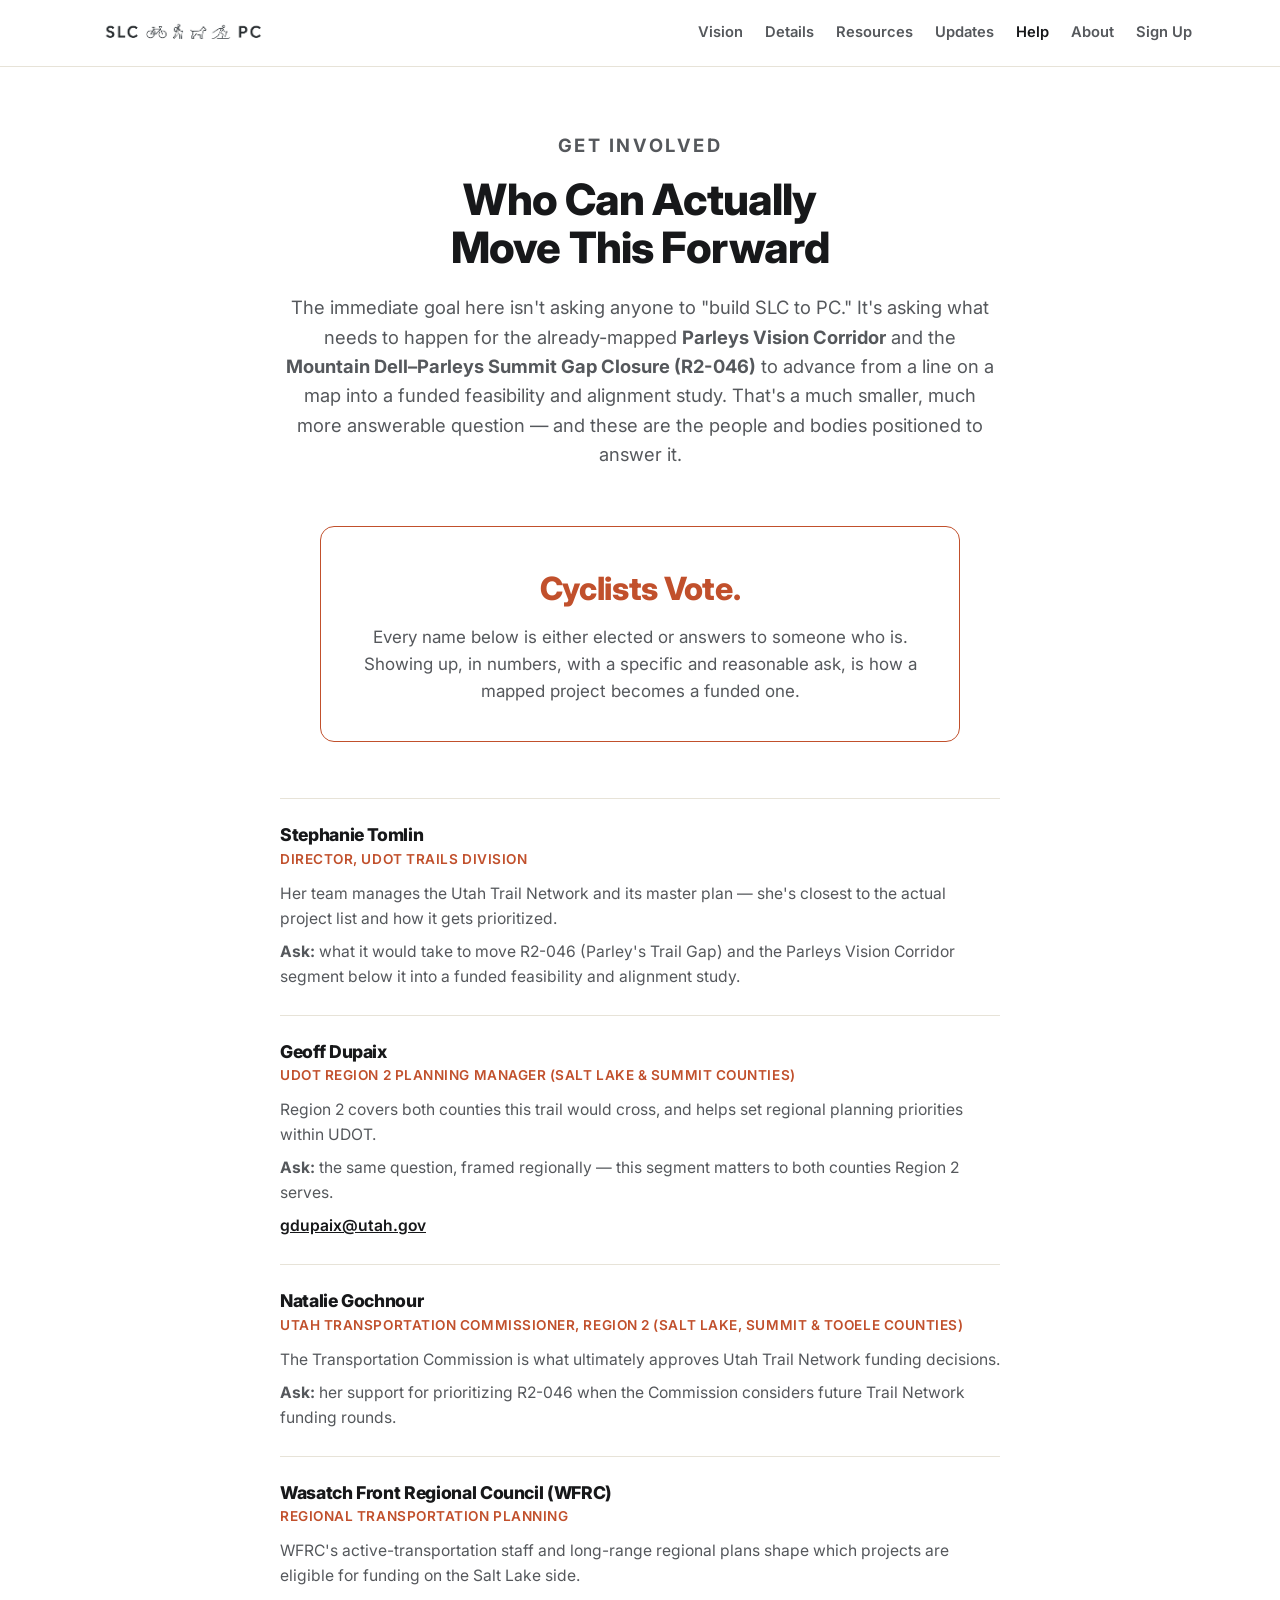
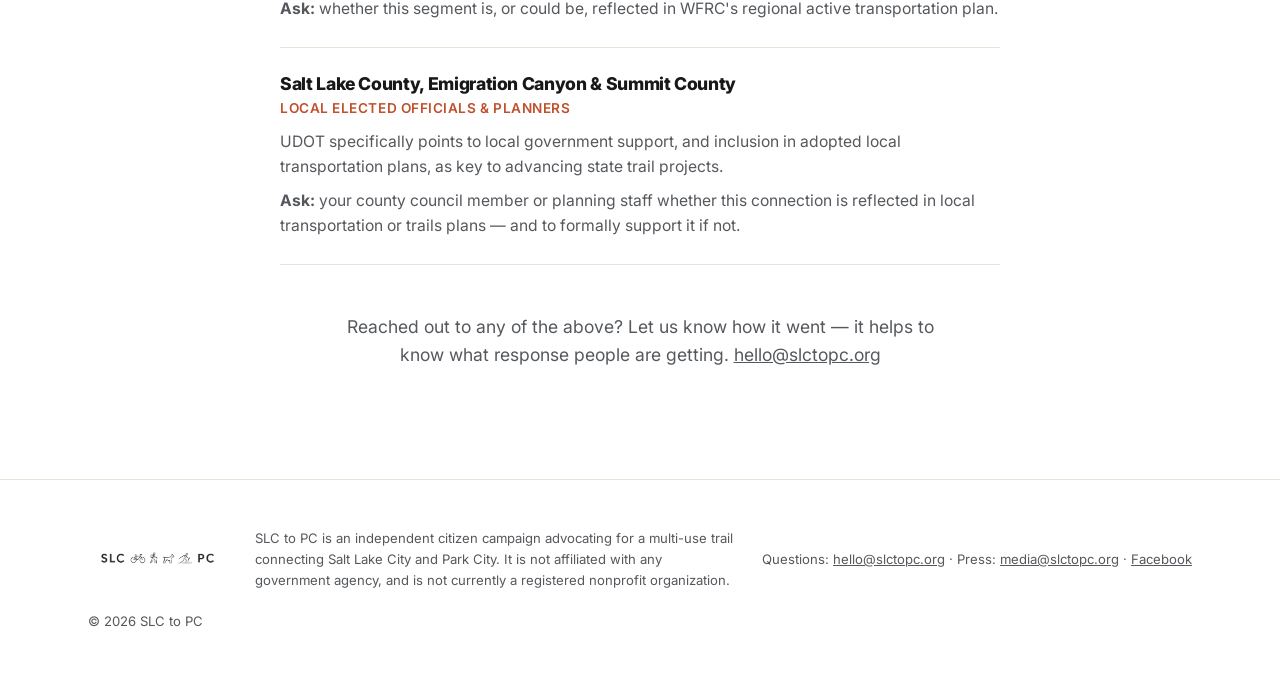
==== how-to-help/index.html @ 52673d56 "Add Resources, Updates, and How to Help pages; reference R2-046 gap closure Adds dedicated pages for" ====
<!DOCTYPE html>
<html lang="en">
<head>
<meta charset="UTF-8">
<meta name="viewport" content="width=device-width, initial-scale=1.0">
<title>How to Help | SLC to PC</title>
<meta name="description" content="Who actually decides whether the Parleys Canyon trail connection gets studied and funded, and what to ask them for.">
<link rel="preconnect" href="https://fonts.googleapis.com">
<link rel="preconnect" href="https://fonts.gstatic.com" crossorigin>
<link href="https://fonts.googleapis.com/css2?family=Inter:wght@400;500;600;700;800;900&display=swap" rel="stylesheet">
<link rel="stylesheet" href="/style.css">
</head>
<body>

<header class="site-header">
  <div class="container header-inner">
    <a class="brand-mark" href="/">
      <img src="/assets/brand/wordmark.png" alt="SLC to PC">
    </a>
    <nav class="main-nav">
      <a href="/#vision">Vision</a>
      <a href="/#details">Details</a>
      <a href="/resources/">Resources</a>
      <a href="/updates/">Updates</a>
      <a href="/how-to-help/" class="is-active">Help</a>
      <a href="/#about">About</a>
      <a href="/#signup">Sign Up</a>
    </nav>
  </div>
</header>

<section class="section page-header">
  <div class="container">
    <div class="vision-copy">
      <p class="kicker text-center">Get Involved</p>
      <h1>Who Can Actually Move This Forward</h1>
      <p>
        The immediate goal here isn't asking anyone to "build SLC to PC." It's asking what needs to happen
        for the already-mapped <strong>Parleys Vision Corridor</strong> and the
        <strong>Mountain Dell&ndash;Parleys Summit Gap Closure (R2-046)</strong> to advance from a line on a
        map into a funded feasibility and alignment study. That's a much smaller, much more answerable
        question — and these are the people and bodies positioned to answer it.
      </p>
    </div>

    <div class="callout">
      <p class="callout-line">Cyclists Vote.</p>
      <p>
        Every name below is either elected or answers to someone who is. Showing up, in numbers, with a
        specific and reasonable ask, is how a mapped project becomes a funded one.
      </p>
    </div>

    <div class="contact-list">
      <div class="contact-card">
        <h3>Stephanie Tomlin</h3>
        <p class="role">Director, UDOT Trails Division</p>
        <p>Her team manages the Utah Trail Network and its master plan — she's closest to the actual project list and how it gets prioritized.</p>
        <p><strong>Ask:</strong> what it would take to move R2-046 (Parley's Trail Gap) and the Parleys Vision Corridor segment below it into a funded feasibility and alignment study.</p>
      </div>

      <div class="contact-card">
        <h3>Geoff Dupaix</h3>
        <p class="role">UDOT Region 2 Planning Manager (Salt Lake &amp; Summit Counties)</p>
        <p>Region 2 covers both counties this trail would cross, and helps set regional planning priorities within UDOT.</p>
        <p><strong>Ask:</strong> the same question, framed regionally — this segment matters to both counties Region 2 serves.</p>
        <p><a href="mailto:gdupaix@utah.gov">gdupaix@utah.gov</a></p>
      </div>

      <div class="contact-card">
        <h3>Natalie Gochnour</h3>
        <p class="role">Utah Transportation Commissioner, Region 2 (Salt Lake, Summit &amp; Tooele Counties)</p>
        <p>The Transportation Commission is what ultimately approves Utah Trail Network funding decisions.</p>
        <p><strong>Ask:</strong> her support for prioritizing R2-046 when the Commission considers future Trail Network funding rounds.</p>
      </div>

      <div class="contact-card">
        <h3>Wasatch Front Regional Council (WFRC)</h3>
        <p class="role">Regional Transportation Planning</p>
        <p>WFRC's active-transportation staff and long-range regional plans shape which projects are eligible for funding on the Salt Lake side.</p>
        <p><strong>Ask:</strong> whether this segment is, or could be, reflected in WFRC's regional active transportation plan.</p>
      </div>

      <div class="contact-card">
        <h3>Salt Lake County, Emigration Canyon &amp; Summit County</h3>
        <p class="role">Local Elected Officials &amp; Planners</p>
        <p>UDOT specifically points to local government support, and inclusion in adopted local transportation plans, as key to advancing state trail projects.</p>
        <p><strong>Ask:</strong> your county council member or planning staff whether this connection is reflected in local transportation or trails plans — and to formally support it if not.</p>
      </div>
    </div>

    <p class="section-intro text-center" style="margin: 48px auto 0;">
      Reached out to any of the above? Let us know how it went — it helps to know what response people are
      getting. <a href="mailto:hello@slctopc.org">hello@slctopc.org</a>
    </p>
  </div>
</section>

<footer class="site-footer">
  <div class="container footer-inner">
    <img src="/assets/brand/wordmark.png" alt="SLC to PC">
    <p class="footer-note">
      SLC to PC is an independent citizen campaign advocating for a multi-use trail connecting Salt Lake City
      and Park City. It is not affiliated with any government agency, and is not currently a registered
      nonprofit organization.
    </p>
    <p class="footer-note">
      Questions: <a href="mailto:hello@slctopc.org">hello@slctopc.org</a> &middot;
      Press: <a href="mailto:media@slctopc.org">media@slctopc.org</a> &middot;
      <a href="https://www.facebook.com/profile.php?id=61593355064266" target="_blank" rel="noopener">Facebook</a>
    </p>
    <p class="footer-note">&copy; <span id="year"></span> SLC to PC</p>
  </div>
</footer>

<script src="/script.js"></script>
</body>
</html>
---- style.css ----
:root {
  --charcoal: #20242a;
  --olive: #4b5a33;
  --slate: #4c6478;
  --rust: #c1502c;
  --tan: #c9a876;
  --white: #ffffff;
  --paper: #fbfaf7;
  --border: #e7e3d8;
  --ink: #17181a;
  --ink-soft: #55585c;
}

* { box-sizing: border-box; }

body {
  margin: 0;
  font-family: "Inter", -apple-system, BlinkMacSystemFont, "Segoe UI", Roboto, Helvetica, Arial, sans-serif;
  color: var(--ink);
  background: var(--white);
  line-height: 1.6;
  -webkit-font-smoothing: antialiased;
  font-size: 17px;
}

.container { max-width: 1160px; margin: 0 auto; padding: 0 28px; }
.container-narrow { max-width: 760px; margin: 0 auto; padding: 0 28px; }

h1, h2, h3 {
  font-family: inherit;
  font-weight: 800;
  line-height: 1.1;
  letter-spacing: -0.02em;
  color: var(--ink);
  margin: 0 0 0.5em;
  text-wrap: balance;
}
h2 { font-size: clamp(1.9rem, 3.6vw, 2.7rem); }
p { margin: 0 0 1em; color: var(--ink-soft); }
a { color: inherit; }

.kicker {
  display: inline-flex; align-items: center; gap: 10px;
  text-transform: uppercase; letter-spacing: 0.14em; font-size: 0.76rem; font-weight: 700;
  color: var(--ink-soft); margin: 0 0 16px;
}

.section { padding: 110px 0; }
.section-tight { padding: 72px 0; }
.section-intro { color: var(--ink-soft); max-width: 620px; font-size: 1.1rem; }
.text-center { text-align: center; margin-left: auto; margin-right: auto; }

.btn {
  display: inline-flex; align-items: center; gap: 8px;
  padding: 16px 32px; border-radius: 999px;
  font-weight: 700; font-size: 0.95rem;
  text-decoration: none; border: none; cursor: pointer;
  transition: transform 0.2s ease, background 0.2s ease;
}
.btn-primary { background: var(--charcoal); color: #fff; }
.btn-primary:hover { background: #000; transform: translateY(-2px); }
.btn-outline { background: transparent; color: var(--ink); border: 1.5px solid var(--ink); }
.btn-outline:hover { background: var(--ink); color: #fff; }
.btn-sm { padding: 11px 22px; font-size: 0.85rem; }

/* ---------- Header ---------- */
.site-header {
  position: sticky; top: 0; z-index: 100;
  background: rgba(255,255,255,0.94);
  backdrop-filter: blur(10px);
  border-bottom: 1px solid var(--border);
}
.header-inner { display: flex; align-items: center; justify-content: space-between; flex-wrap: wrap; row-gap: 8px; padding-top: 18px; padding-bottom: 18px; gap: 24px; }
.brand-mark img { height: 30px; width: auto; display: block; }
.main-nav { display: flex; align-items: center; flex-wrap: wrap; gap: 22px; font-size: 0.92rem; font-weight: 600; }
.main-nav a { text-decoration: none; color: var(--ink-soft); }
.main-nav a:hover, .main-nav a.is-active { color: var(--ink); }

/* ---------- Hero ---------- */
.hero {
  position: relative;
  min-height: 90vh;
  display: flex;
  align-items: flex-end;
  overflow: hidden;
  isolation: isolate;
  background: var(--charcoal);
  color: #fff;
  padding-bottom: 72px;
}
.hero-bg {
  position: absolute; inset: 0; z-index: -2;
  background-size: cover; background-position: center;
}
.hero-scrim {
  position: absolute; inset: 0; z-index: -1;
  background: linear-gradient(180deg, rgba(23,24,26,0.05) 0%, rgba(23,24,26,0.1) 55%, rgba(23,24,26,0.72) 100%);
}
.hero-inner { position: relative; max-width: 640px; }
.hero-logo { display: block; width: min(440px, 78vw); height: auto; margin: 0 0 28px; }
.hero h1 {
  color: rgba(255,255,255,0.94); font-weight: 600; letter-spacing: 0;
  font-size: clamp(1.25rem, 3vw, 1.7rem); line-height: 1.45; max-width: 480px; margin: 0;
}

/* ---------- Vision / essay copy (plain text, no boxes) ---------- */
.vision-copy { max-width: 720px; margin: 0 auto; text-align: center; }
.vision-copy p { font-size: 1.15rem; color: var(--ink-soft); }
.essay-block { padding: 56px 0; }

/* ---------- Full-bleed photo break ---------- */
.photo-break { width: 100%; aspect-ratio: 21 / 9; overflow: hidden; }
.photo-break img { width: 100%; height: 100%; object-fit: cover; display: block; }

/* ---------- Signup ---------- */
.signup-section { background: var(--paper); }
.signup-inner { max-width: 620px; margin: 0 auto; text-align: center; }
.counter-block { margin: 8px 0 40px; }
.counter-row { display: flex; align-items: baseline; justify-content: center; gap: 10px; }
.counter-number { font-size: 2.6rem; font-weight: 800; color: var(--ink); letter-spacing: -0.02em; }
.counter-of { color: var(--ink-soft); font-size: 0.95rem; }
.progress-track {
  max-width: 360px; height: 8px; margin: 16px auto 0;
  background: var(--border); border-radius: 999px; overflow: hidden;
}
.progress-fill { height: 100%; background: var(--charcoal); border-radius: 999px; transition: width 0.6s ease; }

.signup-form { text-align: left; margin-top: 40px; }
.form-field { display: flex; flex-direction: column; margin-bottom: 18px; }
.form-field label { font-size: 0.82rem; font-weight: 700; color: var(--ink); margin-bottom: 6px; }
.form-field input, .form-field select, .form-field textarea {
  border: 1.5px solid var(--border); border-radius: 9px; padding: 13px 15px;
  font-size: 1rem; font-family: inherit; background: #fff; color: var(--ink);
}
.form-field textarea { resize: vertical; }
.form-field input:focus, .form-field select:focus, .form-field textarea:focus { outline: none; border-color: var(--ink); }

.signup-submit { width: 100%; justify-content: center; margin-top: 12px; }
.form-microcopy { margin-top: 16px; font-size: 0.8rem; color: var(--ink-soft); text-align: center; }

.signup-success { display: none; text-align: center; padding: 30px 0; }
.signup-success.is-visible { display: block; }
.signup-success svg { width: 46px; height: 46px; color: var(--ink); margin-bottom: 16px; }

/* ---------- Map figures (full-bleed, matches photo-break) ---------- */
.map-figure { width: 100%; margin: 40px 0 0; }
.map-figure img { width: 100%; height: auto; display: block; }
.map-figure figcaption {
  margin-top: 12px; padding: 0 28px; max-width: 700px; margin-left: auto; margin-right: auto;
  font-size: 0.88rem; color: var(--ink-soft); text-align: center;
}
.map-figure + .map-figure { margin-top: 48px; }

/* ---------- Vision sketch grid ---------- */
.vision-grid {
  display: grid; grid-template-columns: 1fr 1fr;
  gap: 4px;
}
.vision-grid-item { aspect-ratio: 3 / 2; overflow: hidden; background: var(--paper); }
.vision-grid-item img { width: 100%; height: 100%; object-fit: cover; display: block; }
.grid-caption {
  text-align: center; font-size: 0.85rem; font-style: italic; color: var(--ink-soft);
  padding: 14px 28px 0; margin: 0;
}

/* ---------- Resource links ---------- */
.resource-list {
  list-style: none; margin: 40px auto 0; padding: 0;
  max-width: 640px;
}
.resource-list li { border-top: 1px solid var(--border); padding: 22px 4px; text-align: left; }
.resource-list li:last-child { border-bottom: 1px solid var(--border); }
.resource-list a {
  display: inline-flex; align-items: center; gap: 8px;
  font-size: 1.05rem; font-weight: 700; color: var(--ink);
  text-decoration: none;
}
.resource-list a:hover { color: var(--rust); }
.resource-list a svg { width: 15px; height: 15px; color: var(--rust); flex-shrink: 0; }
.resource-list li p { margin: 6px 0 0; font-size: 0.92rem; }

/* ---------- Subpage header (Resources / Updates / Help) ---------- */
.page-header { padding-top: 64px; }
.page-header h1 { font-size: clamp(1.9rem, 3.6vw, 2.7rem); }

/* ---------- Updates list ---------- */
.update-list { max-width: 720px; margin: 48px auto 0; text-align: left; }
.update-entry { padding: 40px 0; border-top: 1px solid var(--border); }
.update-entry:last-child { padding-bottom: 0; }
.update-entry time {
  display: block; font-size: 0.8rem; font-weight: 700; text-transform: uppercase;
  letter-spacing: 0.08em; color: var(--ink-soft); margin-bottom: 10px;
}
.update-entry h2 { font-size: 1.5rem; margin-bottom: 0.6em; }
.update-entry p { font-size: 1.05rem; }
.update-entry .source-note { font-size: 0.85rem; color: var(--ink-soft); }

/* ---------- Contact / help list ---------- */
.contact-list { max-width: 720px; margin: 48px auto 0; text-align: left; }
.contact-card { padding: 26px 0; border-top: 1px solid var(--border); }
.contact-card:last-child { border-bottom: 1px solid var(--border); }
.contact-card h3 { font-size: 1.1rem; margin: 0 0 4px; }
.contact-card .role { font-size: 0.85rem; font-weight: 600; color: var(--rust); text-transform: uppercase; letter-spacing: 0.04em; margin: 0 0 10px; }
.contact-card p { font-size: 0.98rem; margin: 0 0 8px; }
.contact-card p:last-child { margin-bottom: 0; }
.contact-card a { color: var(--ink); font-weight: 600; }

/* ---------- Callout (e.g. "Cyclists Vote") ---------- */
.callout {
  max-width: 640px; margin: 56px auto; padding: 36px 32px;
  border: 1.5px solid var(--rust); border-radius: 14px; text-align: center;
}
.callout .callout-line {
  font-size: clamp(1.5rem, 3.2vw, 2rem); font-weight: 800; letter-spacing: -0.01em;
  color: var(--rust); margin: 0 0 10px;
}
.callout p { margin: 0; color: var(--ink-soft); }

/* ---------- Footer ---------- */
.site-footer { padding: 48px 0; border-top: 1px solid var(--border); }
.footer-inner { display: flex; align-items: center; justify-content: space-between; flex-wrap: wrap; gap: 20px; }
.footer-inner img { height: 22px; width: auto; }
.footer-note { font-size: 0.82rem; color: var(--ink-soft); max-width: 480px; margin: 0; }

.reveal { opacity: 0; transform: translateY(26px); transition: opacity 0.7s cubic-bezier(.2,.7,.2,1), transform 0.7s cubic-bezier(.2,.7,.2,1); }
.reveal.is-visible { opacity: 1; transform: translateY(0); }

@media (max-width: 900px) {
  .vision-grid { grid-template-columns: 1fr; }
}
@media (max-width: 640px) {
  .section { padding: 72px 0; }
  .hero { min-height: 68vh; padding-bottom: 48px; }
  .header-inner { flex-wrap: wrap; row-gap: 4px; padding-top: 14px; padding-bottom: 14px; }
  .brand-mark img { height: 19px; }
  .main-nav { gap: 10px; font-size: 0.76rem; }
}
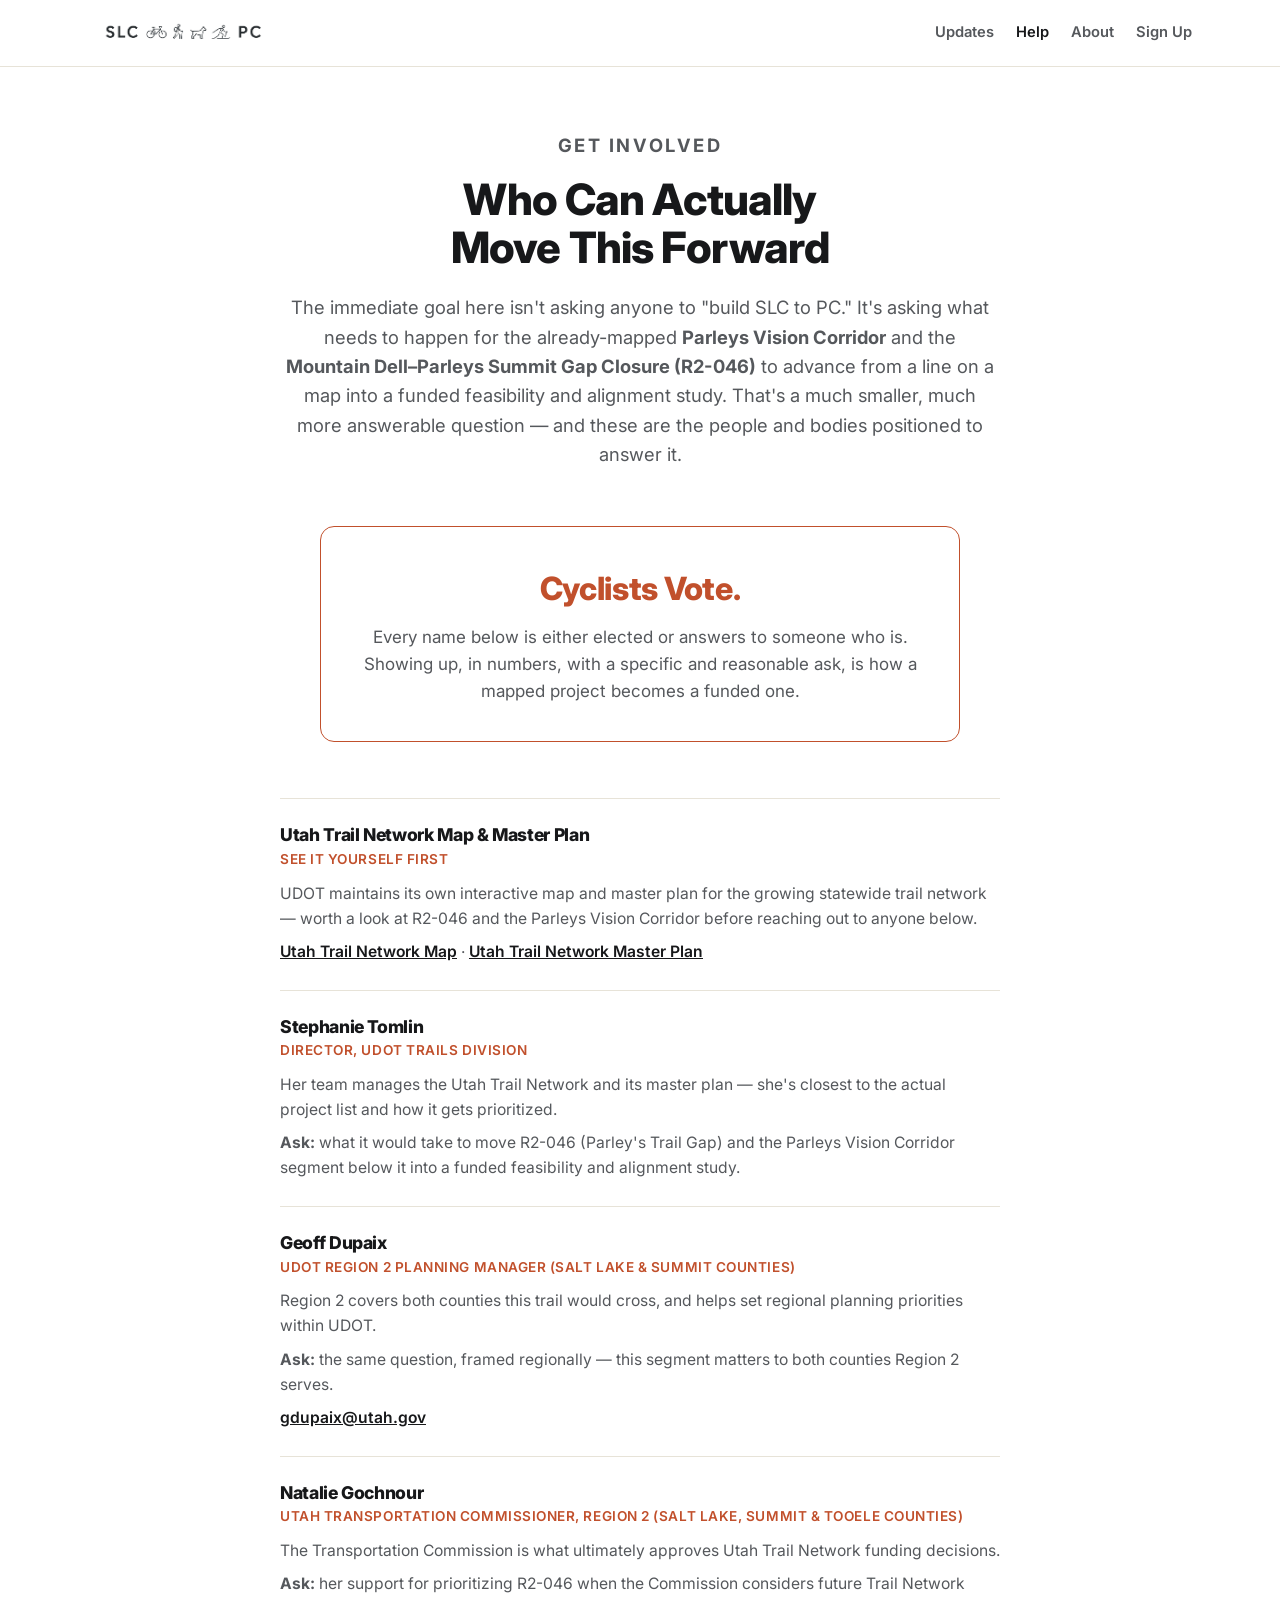
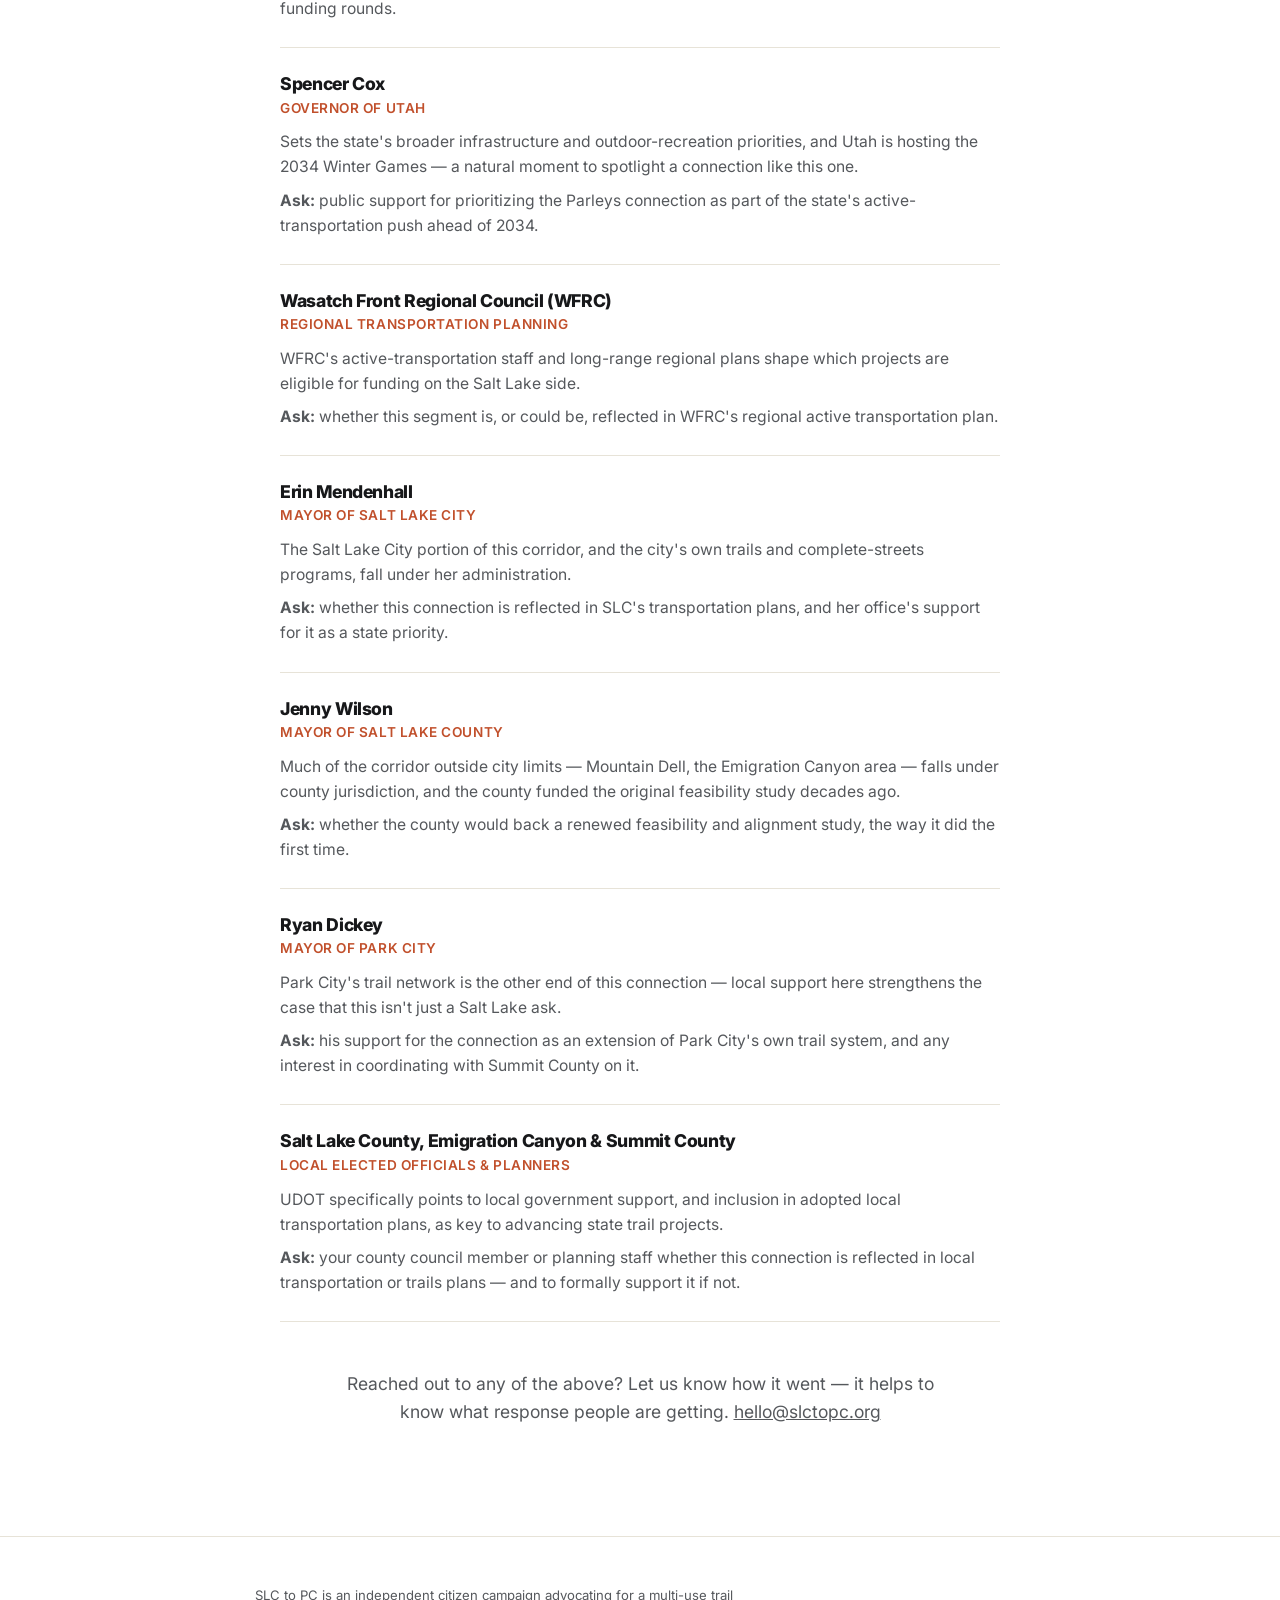
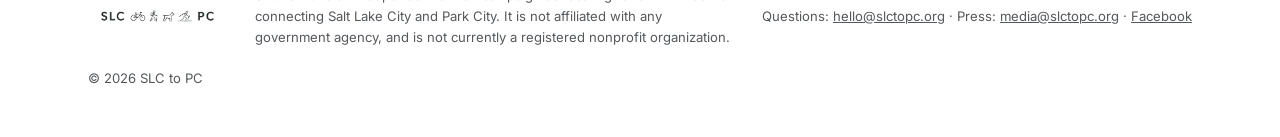
==== commit 3acde64e: "Simplify nav, trim concept sketches, fold Resources into How to Help Nav drops to Updates/Help/About" ====
--- a/how-to-help/index.html
+++ b/how-to-help/index.html
@@ -18,9 +18,6 @@
       <img src="/assets/brand/wordmark.png" alt="SLC to PC">
     </a>
     <nav class="main-nav">
-      <a href="/#vision">Vision</a>
-      <a href="/#details">Details</a>
-      <a href="/resources/">Resources</a>
       <a href="/updates/">Updates</a>
       <a href="/how-to-help/" class="is-active">Help</a>
       <a href="/#about">About</a>
@@ -52,6 +49,16 @@
     </div>
 
     <div class="contact-list">
+      <div class="contact-card" id="resources">
+        <h3>Utah Trail Network Map &amp; Master Plan</h3>
+        <p class="role">See It Yourself First</p>
+        <p>UDOT maintains its own interactive map and master plan for the growing statewide trail network — worth a look at R2-046 and the Parleys Vision Corridor before reaching out to anyone below.</p>
+        <p>
+          <a href="https://gis.udot.utah.gov/utn-viewer" target="_blank" rel="noopener">Utah Trail Network Map</a> &middot;
+          <a href="https://utahtrailnetwork.udot.utah.gov/master-plan" target="_blank" rel="noopener">Utah Trail Network Master Plan</a>
+        </p>
+      </div>
+
       <div class="contact-card">
         <h3>Stephanie Tomlin</h3>
         <p class="role">Director, UDOT Trails Division</p>
@@ -75,10 +82,38 @@
       </div>
 
       <div class="contact-card">
+        <h3>Spencer Cox</h3>
+        <p class="role">Governor of Utah</p>
+        <p>Sets the state's broader infrastructure and outdoor-recreation priorities, and Utah is hosting the 2034 Winter Games — a natural moment to spotlight a connection like this one.</p>
+        <p><strong>Ask:</strong> public support for prioritizing the Parleys connection as part of the state's active-transportation push ahead of 2034.</p>
+      </div>
+
+      <div class="contact-card">
         <h3>Wasatch Front Regional Council (WFRC)</h3>
         <p class="role">Regional Transportation Planning</p>
         <p>WFRC's active-transportation staff and long-range regional plans shape which projects are eligible for funding on the Salt Lake side.</p>
         <p><strong>Ask:</strong> whether this segment is, or could be, reflected in WFRC's regional active transportation plan.</p>
+      </div>
+
+      <div class="contact-card">
+        <h3>Erin Mendenhall</h3>
+        <p class="role">Mayor of Salt Lake City</p>
+        <p>The Salt Lake City portion of this corridor, and the city's own trails and complete-streets programs, fall under her administration.</p>
+        <p><strong>Ask:</strong> whether this connection is reflected in SLC's transportation plans, and her office's support for it as a state priority.</p>
+      </div>
+
+      <div class="contact-card">
+        <h3>Jenny Wilson</h3>
+        <p class="role">Mayor of Salt Lake County</p>
+        <p>Much of the corridor outside city limits — Mountain Dell, the Emigration Canyon area — falls under county jurisdiction, and the county funded the original feasibility study decades ago.</p>
+        <p><strong>Ask:</strong> whether the county would back a renewed feasibility and alignment study, the way it did the first time.</p>
+      </div>
+
+      <div class="contact-card">
+        <h3>Ryan Dickey</h3>
+        <p class="role">Mayor of Park City</p>
+        <p>Park City's trail network is the other end of this connection — local support here strengthens the case that this isn't just a Salt Lake ask.</p>
+        <p><strong>Ask:</strong> his support for the connection as an extension of Park City's own trail system, and any interest in coordinating with Summit County on it.</p>
       </div>
 
       <div class="contact-card">
--- a/style.css
+++ b/style.css
@@ -142,6 +142,9 @@
 .signup-success.is-visible { display: block; }
 .signup-success svg { width: 46px; height: 46px; color: var(--ink); margin-bottom: 16px; }
 
+.share-block { text-align: center; margin-top: 32px; }
+.share-block .btn svg { width: 15px; height: 15px; }
+
 /* ---------- Map figures (full-bleed, matches photo-break) ---------- */
 .map-figure { width: 100%; margin: 40px 0 0; }
 .map-figure img { width: 100%; height: auto; display: block; }
